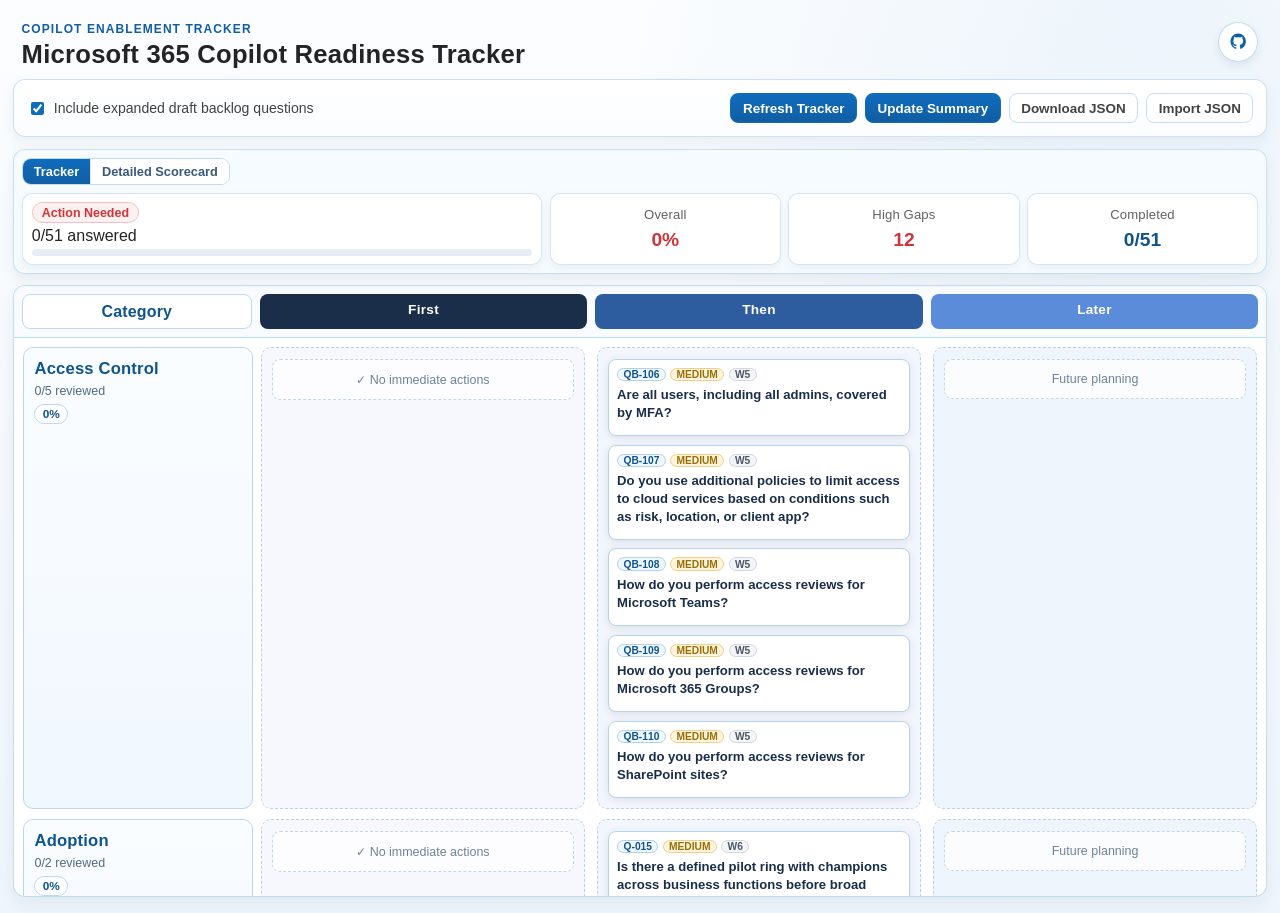
==== app/index.html @ 4cbc0dd2 "ui: move github link into header icon" ====
<!doctype html>
<html lang="en">
  <head>
    <meta charset="UTF-8" />
    <meta name="viewport" content="width=device-width, initial-scale=1.0" />
    <title>Copilot Enablement Hub</title>
    <meta
      name="description"
      content="Copilot-focused readiness assessment for Microsoft 365 deployments."
    />
    <link rel="stylesheet" href="style.css" />
  </head>
  <body>
    <header class="topbar">
      <div>
        <p class="kicker">Copilot Enablement Tracker</p>
        <h1>Microsoft 365 Copilot Readiness Tracker</h1>
      </div>
      <div class="topbar-actions">
        <a
          class="icon-link"
          href="https://github.com/t3blake/copilot-enablement"
          target="_blank"
          rel="noopener noreferrer"
          aria-label="Open GitHub repository"
          title="View source on GitHub"
        >
          <svg viewBox="0 0 24 24" aria-hidden="true" focusable="false">
            <path d="M12 2C6.477 2 2 6.596 2 12.266c0 4.535 2.865 8.382 6.839 9.74.5.096.682-.223.682-.495 0-.245-.009-.894-.014-1.754-2.782.619-3.369-1.394-3.369-1.394-.455-1.185-1.11-1.5-1.11-1.5-.908-.638.069-.625.069-.625 1.004.072 1.532 1.06 1.532 1.06.892 1.57 2.341 1.116 2.91.853.091-.667.349-1.116.635-1.373-2.221-.26-4.555-1.14-4.555-5.074 0-1.121.389-2.038 1.029-2.756-.103-.26-.446-1.307.098-2.724 0 0 .84-.277 2.75 1.053A9.38 9.38 0 0 1 12 6.836a9.38 9.38 0 0 1 2.504.347c1.909-1.33 2.748-1.053 2.748-1.053.546 1.417.202 2.464.099 2.724.64.718 1.028 1.635 1.028 2.756 0 3.944-2.338 4.811-4.566 5.066.359.317.678.944.678 1.902 0 1.373-.012 2.48-.012 2.818 0 .274.18.595.688.494C19.138 20.644 22 16.799 22 12.266 22 6.596 17.523 2 12 2Z" />
          </svg>
        </a>
      </div>
    </header>

    <main class="shell">
        <section class="control-strip">
          <label class="toggle-row" for="include-backlog-toggle">
            <input id="include-backlog-toggle" type="checkbox" checked />
            Include expanded draft backlog questions
          </label>
          <div class="panel-row compact">
            <button id="start-btn" class="btn btn-primary">Refresh Tracker</button>
            <button id="review-results-btn" class="btn btn-primary">Update Summary</button>
            <button id="download-json-btn" class="btn btn-subtle">Download JSON</button>
            <label class="btn btn-subtle file-btn" for="import-file">Import JSON</label>
            <input id="import-file" type="file" accept="application/json" />
          </div>
        </section>

        <section id="assessment-view" class="view visible">
          <section class="summary-hub">
            <div class="summary-tabs" role="tablist" aria-label="Summary views">
              <button id="summary-tab-tracker" class="summary-tab active" role="tab" aria-selected="true" aria-controls="summary-pane-tracker" type="button">Tracker</button>
              <button id="summary-tab-scorecard" class="summary-tab" role="tab" aria-selected="false" aria-controls="summary-pane-scorecard" type="button">Detailed Scorecard</button>
            </div>

            <div id="summary-pane-tracker" class="summary-pane" role="tabpanel" aria-labelledby="summary-tab-tracker">
              <div class="summary-row compact">
                <div class="summary-cell emphasis">
                  <div id="status-badge" class="status-badge">Pending</div>
                  <p id="progress-label">0/0 answered</p>
                  <div class="progress-bar"><div id="progress-fill"></div></div>
                </div>
                <div class="summary-cell mini">
                  <p class="summary-label">Overall</p>
                  <p id="overall-score" class="metric-value">0%</p>
                </div>
                <div class="summary-cell mini">
                  <p class="summary-label">High Gaps</p>
                  <p id="high-gap-count" class="metric-value">0</p>
                </div>
                <div class="summary-cell mini">
                  <p class="summary-label">Completed</p>
                  <p id="answered-count" class="metric-value">0</p>
                </div>
              </div>
            </div>

            <div id="summary-pane-scorecard" class="summary-pane hidden" role="tabpanel" aria-labelledby="summary-tab-scorecard">
              <div class="scorecard-grid">
                <section class="scorecard-card">
                  <h3>Top Recommended Actions</h3>
                  <ol id="top-actions" class="top-actions"></ol>
                </section>
                <section class="scorecard-card">
                  <h3>Score by Workload</h3>
                  <div id="workload-scores" class="workload-scores"></div>
                </section>
              </div>
            </div>
          </section>

          <div class="tracker-board-wrap">
            <div class="lane-header-row">
              <div class="area-header-cell">Category</div>
              <div class="lane-header first">First</div>
              <div class="lane-header then">Then</div>
              <div class="lane-header later">Later</div>
            </div>
            <div id="board-rows" class="board-rows"></div>
          </div>
        </section>

        <section id="detail-panel" class="detail-panel hidden" aria-hidden="true">
          <div class="detail-header">
            <h3 id="detail-task-title">Selected Task</h3>
            <button id="detail-close-btn" class="detail-close" aria-label="Close detail panel">×</button>
          </div>
          <div class="detail-body">
            <div class="detail-row">
              <label for="detail-status">Status:</label>
              <select id="detail-status" class="detail-select">
                <option value="">Not reviewed</option>
                <option value="yes">Yes</option>
                <option value="partial">Partial</option>
                <option value="not_sure">Not sure</option>
                <option value="no">No</option>
              </select>
              <a id="detail-learn-link" href="" class="view-details-link" target="_blank" rel="noopener noreferrer" hidden>More Info ↗</a>
            </div>
            <div class="detail-row notes-row">
              <label for="detail-notes">Notes:</label>
              <textarea id="detail-notes" class="detail-textarea" placeholder="Add notes about this task..."></textarea>
              <span class="char-count"><span id="char-used">0</span>/1000</span>
            </div>
            <div class="detail-row meta-row">
              <label for="detail-owner">Owner:</label>
              <div class="owner-field-group">
                <input type="text" id="detail-owner" class="detail-input" list="owner-suggestions" placeholder="Assign owner">
                <select id="saved-owner-select" class="detail-select saved-owner-select" aria-label="Saved owners">
                  <option value="">Saved owners</option>
                </select>
                <datalist id="owner-suggestions"></datalist>
              </div>
            </div>
            <div class="detail-row lane-row">
              <label for="detail-lane">Lane:</label>
              <select id="detail-lane" class="detail-select">
                <option value="first">First</option>
                <option value="then">Then</option>
                <option value="later">Later</option>
              </select>
            </div>
          </div>
        </section>

    </main>

    <script type="module" src="main.js"></script>
  </body>
</html>
---- app/style.css ----
:root {
  --ms-blue-10: #061724;
  --ms-blue-40: #0f548c;
  --ms-blue-50: #115ea3;
  --ms-blue-60: #0f6cbd;
  --ms-blue-70: #2886de;
  --ms-blue-tint: #e8f2fc;

  --ms-neutral-02: #f5f5f5;
  --ms-neutral-04: #f0f0f0;
  --ms-neutral-08: #e0e0e0;
  --ms-neutral-14: #c8c8c8;
  --ms-neutral-26: #616161;
  --ms-neutral-38: #424242;
  --ms-neutral-48: #242424;
  --ms-white: #ffffff;

  --ok: #107c10;
  --warn: #986f0b;
  --bad: #d13438;
  --review: #8764b8;
}

* { box-sizing: border-box; }

body {
  margin: 0;
  color: var(--ms-neutral-48);
  font-family: "Segoe UI", "Segoe UI Variable", "Segoe UI Web (West European)", "Helvetica Neue", Arial, sans-serif;
  background:
    radial-gradient(circle at 90% 0%, rgba(15, 108, 189, 0.06), transparent 36%),
    linear-gradient(180deg, #fbfdff 0%, #f5f9fd 48%, #eef5fc 100%);
}

body.detail-panel-open {
  padding-bottom: 22rem;
}

.topbar {
  display: flex;
  justify-content: space-between;
  align-items: flex-start;
  padding: 1.35rem 1.35rem 0.65rem;
}

.topbar h1 {
  margin: 0.25rem 0 0;
  font-size: clamp(1.25rem, 2vw, 1.7rem);
  letter-spacing: 0.01em;
}

.kicker {
  margin: 0;
  font-family: "Segoe UI", "Segoe UI Variable", sans-serif;
  font-size: 0.75rem;
  letter-spacing: 0.09em;
  text-transform: uppercase;
  color: var(--ms-blue-50);
  font-weight: 600;
}

.topbar-actions {
  display: flex;
  align-items: center;
  gap: 0.5rem;
}

.icon-link {
  display: inline-flex;
  align-items: center;
  justify-content: center;
  width: 2.5rem;
  height: 2.5rem;
  border-radius: 999px;
  border: 1px solid rgba(15, 108, 189, 0.24);
  background: rgba(255, 255, 255, 0.92);
  color: var(--ms-blue-50);
  box-shadow: 0 4px 10px rgba(15, 41, 68, 0.08);
  transition: transform 120ms ease, background-color 120ms ease, border-color 120ms ease, color 120ms ease;
}

.icon-link:hover {
  background: var(--ms-blue-tint);
  border-color: #8fc5f4;
  color: var(--ms-blue-60);
}

.icon-link:focus-visible {
  outline: 2px solid rgba(40, 134, 222, 0.45);
  outline-offset: 2px;
}

.icon-link svg {
  width: 1.15rem;
  height: 1.15rem;
  fill: currentColor;
}

.shell {
  width: min(1500px, 98vw);
  margin: 0 auto 1rem;
}

.control-strip {
  background: linear-gradient(180deg, #ffffff 0%, #fbfdff 100%);
  border: 1px solid rgba(15, 108, 189, 0.2);
  border-radius: 12px;
  box-shadow: 0 6px 14px rgba(15, 41, 68, 0.06);
  padding: 0.8rem;
  display: flex;
  flex-wrap: wrap;
  justify-content: space-between;
  gap: 0.6rem 1rem;
}

.panel-row {
  display: flex;
  gap: 0.5rem;
  flex-wrap: wrap;
}

.compact { margin: 0; }

.toggle-row {
  display: inline-flex;
  align-items: center;
  gap: 0.45rem;
  font-size: 0.88rem;
  color: var(--ms-neutral-38);
}

.toggle-row input {
  accent-color: var(--ms-blue-60);
}

.btn {
  border: 1px solid #c7def7;
  border-radius: 8px;
  background: #ffffff;
  color: var(--ms-neutral-38);
  padding: 0.42rem 0.72rem;
  font: inherit;
  font-size: 0.84rem;
  font-weight: 600;
  cursor: pointer;
  transition: background-color 120ms ease, border-color 120ms ease, transform 120ms ease;
}

.btn:hover {
  background: var(--ms-blue-tint);
  border-color: #8fc5f4;
}

.btn:active {
  transform: translateY(1px);
}

.btn-primary {
  background: linear-gradient(180deg, #0f6cbd 0%, #115ea3 100%);
  border-color: #0f6cbd;
  color: #ffffff;
}

.btn-primary:hover {
  background: linear-gradient(180deg, #2886de 0%, #0f6cbd 100%);
  border-color: #115ea3;
}

.view { margin-top: 0.75rem; }

.summary-hub {
  position: sticky;
  top: 0.65rem;
  z-index: 4;
  background: rgba(246, 251, 255, 0.96);
  border: 1px solid rgba(15, 108, 189, 0.2);
  border-radius: 12px;
  padding: 0.5rem;
  box-shadow: 0 6px 14px rgba(15, 41, 68, 0.07);
  -webkit-backdrop-filter: blur(2px);
  backdrop-filter: blur(2px);
}

.summary-tabs {
  display: inline-flex;
  border: 1px solid #c2daf1;
  border-radius: 9px;
  overflow: hidden;
  margin-bottom: 0.5rem;
  background: #ffffff;
}

.summary-tab {
  border: 0;
  border-right: 1px solid #d7e7f7;
  background: #ffffff;
  color: #3b5979;
  padding: 0.32rem 0.68rem;
  font: inherit;
  font-size: 0.8rem;
  font-weight: 700;
  cursor: pointer;
}

.summary-tab:last-child {
  border-right: 0;
}

.summary-tab.active {
  color: #ffffff;
  background: linear-gradient(180deg, #0f6cbd 0%, #115ea3 100%);
}

.summary-pane.hidden {
  display: none;
}

.summary-row {
  display: grid;
  grid-template-columns: 2.25fr repeat(3, minmax(120px, 1fr));
  gap: 0.45rem;
}

.summary-row.compact {
  margin: 0;
}

.summary-cell {
  background: rgba(255, 255, 255, 0.96);
  border: 1px solid rgba(15, 108, 189, 0.18);
  border-radius: 10px;
  box-shadow: 0 4px 10px rgba(15, 41, 68, 0.05);
  padding: 0.5rem;
}

.summary-cell.emphasis {
  padding: 0.5rem 0.56rem;
}

.summary-cell.mini {
  display: grid;
  align-content: center;
  justify-items: center;
  text-align: center;
}

.summary-cell p { margin: 0.2rem 0; }

.summary-label {
  color: var(--ms-neutral-26);
  font-size: 0.82rem;
  letter-spacing: 0.01em;
}

.metric-value {
  font-size: 1.2rem;
  color: var(--ms-blue-40);
  font-weight: 700;
}

.summary-cell.score-ready .metric-value {
  color: var(--ok);
}

.summary-cell.score-caution .metric-value {
  color: var(--warn);
}

.summary-cell.score-action .metric-value {
  color: var(--bad);
}

.progress-bar {
  margin-top: 0.25rem;
  height: 7px;
  border-radius: 999px;
  overflow: hidden;
  background: #e6edf5;
}

#progress-fill {
  width: 0;
  height: 100%;
  background: linear-gradient(90deg, #2886de 0%, #0f6cbd 58%, #115ea3 100%);
  transition: width 180ms ease;
}

.status-badge {
  display: inline-flex;
  border-radius: 999px;
  padding: 0.16rem 0.56rem;
  border: 1px solid var(--ms-neutral-14);
  background: #eff6fc;
  font-size: 0.78rem;
  font-weight: 600;
}

.scorecard-grid {
  display: grid;
  grid-template-columns: 1.45fr 1fr;
  gap: 0.55rem;
}

.scorecard-card {
  background: rgba(255, 255, 255, 0.96);
  border: 1px solid rgba(15, 108, 189, 0.18);
  border-radius: 10px;
  padding: 0.55rem;
  max-height: 178px;
  overflow: auto;
}

.scorecard-card h3 {
  margin: 0 0 0.35rem;
  font-size: 0.83rem;
  color: #1f4569;
}

.status-badge.green { color: var(--ok); background: #e8f6e8; border-color: #abd9ab; }
.status-badge.amber { color: var(--warn); background: #fef4df; border-color: #f3d48f; }
.status-badge.red { color: var(--bad); background: #fdf0f1; border-color: #f4bec0; }

.tracker-board-wrap {
  margin-top: 0.72rem;
  border: 1px solid rgba(15, 108, 189, 0.24);
  border-radius: 12px;
  overflow: auto;
  background: rgba(255, 255, 255, 0.98);
  box-shadow: 0 8px 18px rgba(15, 41, 68, 0.06);
  max-height: 68vh;
}

.lane-header-row {
  position: sticky;
  top: 0;
  z-index: 3;
  display: grid;
  grid-template-columns: 230px repeat(3, minmax(260px, 1fr));
  gap: 0.5rem;
  padding: 0.5rem;
  border-bottom: 1px solid #bcd8f3;
  background: #f8fbff;
}

.area-header-cell,
.lane-header {
  border-radius: 8px;
  text-align: center;
  font-weight: 700;
  letter-spacing: 0.01em;
  padding: 0.48rem 0.55rem;
}

.area-header-cell {
  background: #ffffff;
  border: 1px solid #bfd9f4;
  color: #0f548c;
}

.lane-header {
  color: #ffffff;
  font-weight: 800;
  letter-spacing: 0.02em;
  font-size: 0.85rem;
}

.lane-header.first {
  background: #1a2e4a;
}

.lane-header.then {
  background: #2d5c9f;
}

.lane-header.later {
  background: #5a8cd9;
}

.board-rows {
  padding: 0.55rem;
  display: grid;
  gap: 0.62rem;
}

.board-row {
  display: grid;
  grid-template-columns: 230px 1fr;
  gap: 0.5rem;
  align-items: stretch;
}

.board-area-cell {
  border: 1px solid #b9d5f1;
  border-radius: 10px;
  background: linear-gradient(180deg, #fafdff 0%, #f1f7ff 100%);
  padding: 0.65rem 0.68rem;
}

.board-area-cell h3 {
  margin: 0;
  font-size: 1.04rem;
  color: #0f548c;
  font-weight: 800;
  letter-spacing: 0.01em;
}

.board-area-cell p {
  margin: 0.32rem 0 0;
  font-size: 0.78rem;
  color: #516b85;
}

.area-score {
  display: inline-block;
  margin-top: 0.42rem;
  font-size: 0.74rem;
  font-weight: 700;
  color: #0f548c;
  border: 1px solid #bcd8f3;
  border-radius: 999px;
  padding: 0.1rem 0.45rem;
  background: #ffffff;
}

.board-lanes {
  display: grid;
  grid-template-columns: repeat(3, minmax(280px, 1fr));
  gap: 0.72rem;
}

.board-lane {
  border: 1px dashed #b9d2ea;
  border-radius: 10px;
  min-height: 148px;
  padding: 0.65rem;
  display: grid;
  align-content: start;
  gap: 0.55rem;
}

.board-lane.first {
  background: #f6f8fd;
}

.board-lane.then {
  background: #f3f7fd;
}

.board-lane.later {
  background: #eef5fc;
}

.lane-empty {
  color: #6f8398;
  font-size: 0.78rem;
  border: 1px dashed #c3d7ec;
  border-radius: 8px;
  background: rgba(255, 255, 255, 0.72);
  text-align: center;
  padding: 0.75rem 0.5rem;
  font-weight: 500;
}

.task-card {
  border: 1px solid #b7d2eb;
  border-radius: 8px;
  background: #ffffff;
  box-shadow: 0 2px 8px rgba(6, 23, 36, 0.1);
  padding: 0.5rem;
}

.task-card h4 {
  margin: 0.32rem 0;
  font-size: 0.82rem;
  line-height: 1.35;
  font-weight: 600;
  color: #1a2e4a;
}

.card-badges {
  display: flex;
  flex-wrap: wrap;
  gap: 0.26rem;
}

.task-badge {
  display: inline-flex;
  align-items: center;
  border-radius: 999px;
  border: 1px solid #c8dced;
  font-size: 0.64rem;
  font-weight: 700;
  color: #3f5b79;
  padding: 0.02rem 0.34rem;
}

.task-badge.id {
  color: #0f548c;
  border-color: #afd0ee;
  background: #eff7ff;
}

.task-badge.weight {
  border-color: #cfd6de;
  background: #f4f5f7;
  color: #4e5968;
}

.task-badge.criticality.high {
  border-color: #efb5b7;
  color: #b32f34;
  background: #fdf0f1;
}

.task-badge.criticality.medium {
  border-color: #f2cf83;
  color: #996f09;
  background: #fff5de;
}

.task-badge.criticality.low {
  border-color: #9ad29a;
  color: #0c7610;
  background: #eaf7ea;
}

.card-controls {
  display: none;
}

.task-card {
  cursor: pointer;
  transition: box-shadow 120ms ease, border-color 120ms ease, background-color 120ms ease;
}

.task-card:hover {
  box-shadow: 0 4px 10px rgba(6, 23, 36, 0.14);
  border-color: #a5c5e2;
}

.task-card.selected {
  border: 2px solid #0f6cbd;
  background: #f3f8ff;
  box-shadow: 0 4px 12px rgba(15, 108, 189, 0.18);
}

.lane-select,
.comment-inline,
.answer-select,
.owner-input,
.comment-input {
  width: 100%;
  border: 1px solid #b7d3ef;
  border-radius: 6px;
  background: #ffffff;
  color: var(--ms-neutral-38);
  font: inherit;
  font-size: 0.74rem;
  padding: 0.26rem 0.34rem;
}

.answer-select:focus,
.lane-select:focus,
.owner-input:focus,
.comment-input:focus,
.comment-inline:focus {
  outline: 2px solid rgba(40, 134, 222, 0.36);
  outline-offset: 1px;
  border-color: var(--ms-blue-60);
}

.card-status-line {
  display: flex;
  justify-content: flex-start;
  padding-top: 0.08rem;
}

.comment-input {
  min-height: 52px;
  resize: vertical;
}

.row-status {
  display: inline-flex;
  border-radius: 999px;
  padding: 0.16rem 0.52rem;
  font-size: 0.74rem;
  border: 1px solid;
  font-weight: 600;
}

.row-status.complete { color: var(--ok); background: #e8f6e8; border-color: #abd9ab; }
.row-status.progress { color: var(--warn); background: #fef4df; border-color: #f3d48f; }
.row-status.review { color: var(--review); background: #f3effa; border-color: #d9cced; }
.row-status.pending { color: #6a6a6a; background: #f3f3f3; border-color: #d5d5d5; }
.row-status.gap { color: var(--bad); background: #fdf0f1; border-color: #f4bec0; }

.top-actions {
  margin: 0;
  padding-left: 1rem;
  font-size: 0.75rem;
  line-height: 1.28;
  display: grid;
  gap: 0.22rem;
}

.top-action-item {
  margin: 0;
}

.workload-scores {
  display: grid;
  gap: 0.28rem;
}

.workload-row {
  display: flex;
  justify-content: space-between;
  align-items: center;
  border: 1px solid #cddff2;
  border-radius: 6px;
  padding: 0.24rem 0.4rem;
  font-size: 0.72rem;
  background: #f8fbff;
}

.workload-name {
  min-width: 0;
  overflow: hidden;
  text-overflow: ellipsis;
  white-space: nowrap;
  padding-right: 0.35rem;
}

.workload-score {
  flex: none;
  font-weight: 700;
  color: #0f548c;
  border: 1px solid #b9d6f2;
  background: #ffffff;
  border-radius: 999px;
  padding: 0.05rem 0.38rem;
}

#import-file {
  position: absolute;
  opacity: 0;
  pointer-events: none;
}

@media (max-width: 980px) {
  .lane-header-row {
    grid-template-columns: 200px repeat(3, minmax(240px, 1fr));
  }

  .board-row {
    grid-template-columns: 200px 1fr;
  }

  .board-lanes {
    grid-template-columns: repeat(3, minmax(240px, 1fr));
  }

  .detail-panel {
    width: min(90%, 100%);
  }

  .scorecard-grid {
    grid-template-columns: 1fr;
  }

  .summary-row {
    grid-template-columns: 1fr 1fr;
  }
  .topbar {
    align-items: center;
    gap: 0.5rem;
  }
}

.detail-panel {
  position: fixed;
  left: 50%;
  bottom: 0.8rem;
  transform: translateX(-50%) translateY(0);
  width: min(96vw, 1320px);
  border: 1px solid rgba(15, 108, 189, 0.22);
  border-radius: 18px 18px 12px 12px;
  background: rgba(255, 255, 255, 0.985);
  box-shadow: 0 24px 48px rgba(15, 41, 68, 0.18);
  padding: 0.85rem 1rem 1rem;
  z-index: 30;
  transition: transform 180ms ease, opacity 180ms ease;
}

.detail-panel::before {
  content: "";
  display: block;
  width: 3rem;
  height: 0.26rem;
  border-radius: 999px;
  background: #c6d9ed;
  margin: 0 auto 0.8rem;
}

.detail-panel.hidden {
  opacity: 0;
  pointer-events: none;
  transform: translateX(-50%) translateY(calc(100% + 1.25rem));
}

.detail-header {
  display: flex;
  justify-content: space-between;
  align-items: center;
  margin-bottom: 0.75rem;
  border-bottom: 1px solid #dce9f7;
  padding-bottom: 0.7rem;
  gap: 1rem;
}

.detail-header h3 {
  margin: 0;
  font-size: 1rem;
  color: #0f548c;
  flex: 1;
}

.detail-close {
  background: none;
  border: none;
  font-size: 1.4rem;
  color: #6f8398;
  cursor: pointer;
  padding: 0;
  line-height: 1;
}

.detail-close:hover {
  color: #0f548c;
}

.detail-body {
  display: grid;
  gap: 0.85rem 1rem;
  grid-template-columns: minmax(320px, 0.9fr) minmax(420px, 1.35fr);
  align-items: start;
}

.detail-row {
  display: grid;
  grid-template-columns: 140px 1fr;
  gap: 0.5rem;
  align-items: start;
}

.detail-row label {
  font-size: 0.82rem;
  font-weight: 600;
  color: #3f5b79;
  padding-top: 0.26rem;
}

.detail-select,
.detail-input,
.detail-textarea {
  border: 1px solid #b7d3ef;
  border-radius: 6px;
  background: #ffffff;
  color: var(--ms-neutral-38);
  font: inherit;
  font-size: 0.84rem;
  padding: 0.5rem 0.62rem;
}

.owner-field-group {
  display: grid;
  grid-template-columns: minmax(0, 1.5fr) minmax(180px, 0.95fr);
  gap: 0.55rem;
  align-items: start;
}

.owner-field-group .detail-input,
.owner-field-group .detail-select {
  width: 100%;
}

.saved-owner-select {
  color: #3f5b79;
}

.detail-select:focus,
.detail-input:focus,
.detail-textarea:focus {
  outline: 2px solid rgba(40, 134, 222, 0.36);
  outline-offset: 1px;
  border-color: var(--ms-blue-60);
}

.detail-textarea {
  min-height: 132px;
  resize: vertical;
}

.char-count {
  font-size: 0.72rem;
  color: #6f8398;
  text-align: right;
  grid-column: 2;
}

.notes-row {
  grid-template-columns: 140px 1fr 100px;
  grid-column: 2;
  grid-row: 1 / span 3;
}

.notes-row .detail-textarea {
  grid-column: 2 / span 2;
}

.view-details-link {
  color: var(--ms-blue-60);
  text-decoration: none;
  font-size: 0.78rem;
  font-weight: 600;
  cursor: pointer;
  margin-left: auto;
  padding-top: 0.26rem;
}

.view-details-link:hover {
  text-decoration: underline;
}

@media (max-width: 720px) {
  .topbar {
    flex-direction: column;
    align-items: flex-start;
    gap: 0.35rem;
  }

  .shell {
    width: min(98vw, 1500px);
  }

  .summary-row {
    grid-template-columns: 1fr;
  }

  .summary-hub {
    top: 0.4rem;
  }

  .summary-tabs {
    width: 100%;
  }

  .summary-tab {
    flex: 1;
  }

  .lane-header-row,
  .board-row,
  .board-lanes {
    grid-template-columns: 1fr;
  }

  body.detail-panel-open {
    padding-bottom: 28rem;
  }

  .detail-panel {
    width: calc(100vw - 1rem);
    left: 0.5rem;
    bottom: 0.5rem;
    transform: translateX(0) translateY(0);
    border-radius: 18px 18px 0 0;
  }

  .detail-panel.hidden {
    transform: translateX(0) translateY(calc(100% + 1rem));
  }

  .detail-body {
    grid-template-columns: 1fr;
  }

  .detail-row {
    grid-template-columns: 1fr;
  }

  .owner-field-group {
    grid-template-columns: 1fr;
  }

  .notes-row {
    grid-template-columns: 1fr;
    grid-column: auto;
    grid-row: auto;
  }

  .notes-row .detail-textarea {
    grid-column: 1;
  }

  .char-count {
    grid-column: 1;
  }
}
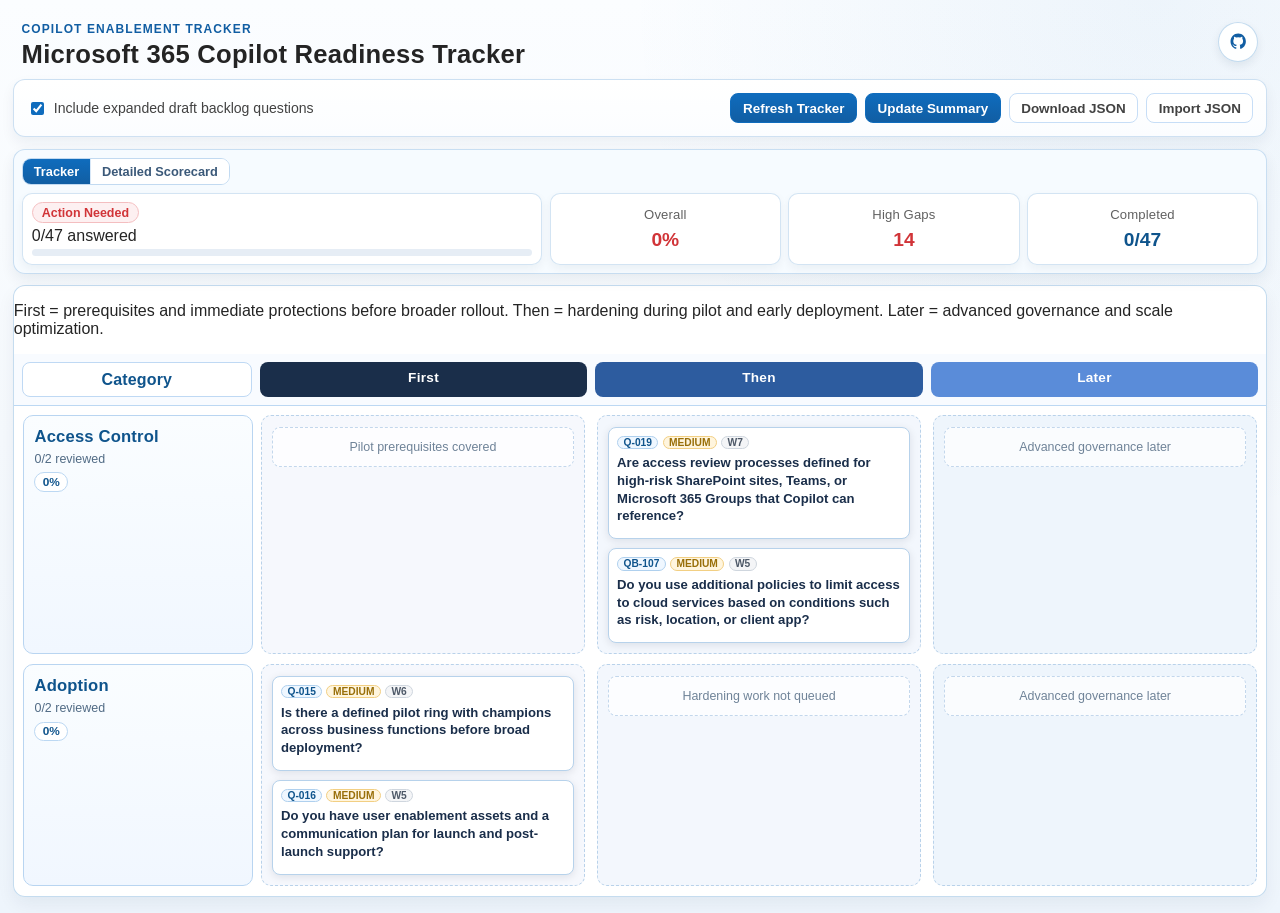
==== commit e4937149: "content: refine copilot readiness sequencing" ====
--- a/app/index.html
+++ b/app/index.html
@@ -91,6 +91,7 @@
           </section>
 
           <div class="tracker-board-wrap">
+            <p class="tracker-caption">First = prerequisites and immediate protections before broader rollout. Then = hardening during pilot and early deployment. Later = advanced governance and scale optimization.</p>
             <div class="lane-header-row">
               <div class="area-header-cell">Category</div>
               <div class="lane-header first">First</div>
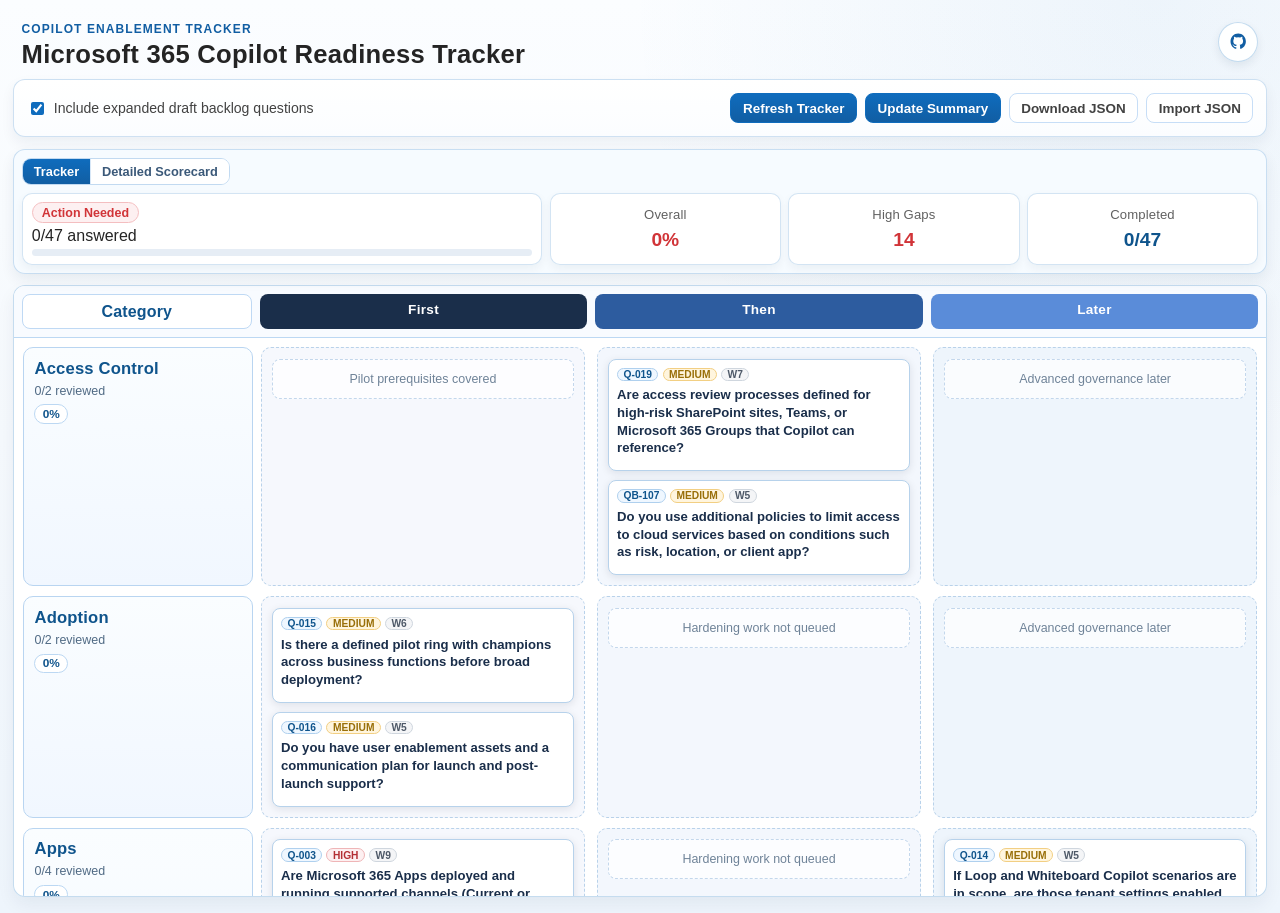
==== commit 9868d5e8: "refine: remove lane explanation caption" ====
--- a/app/index.html
+++ b/app/index.html
@@ -91,7 +91,6 @@
           </section>
 
           <div class="tracker-board-wrap">
-            <p class="tracker-caption">First = prerequisites and immediate protections before broader rollout. Then = hardening during pilot and early deployment. Later = advanced governance and scale optimization.</p>
             <div class="lane-header-row">
               <div class="area-header-cell">Category</div>
               <div class="lane-header first">First</div>
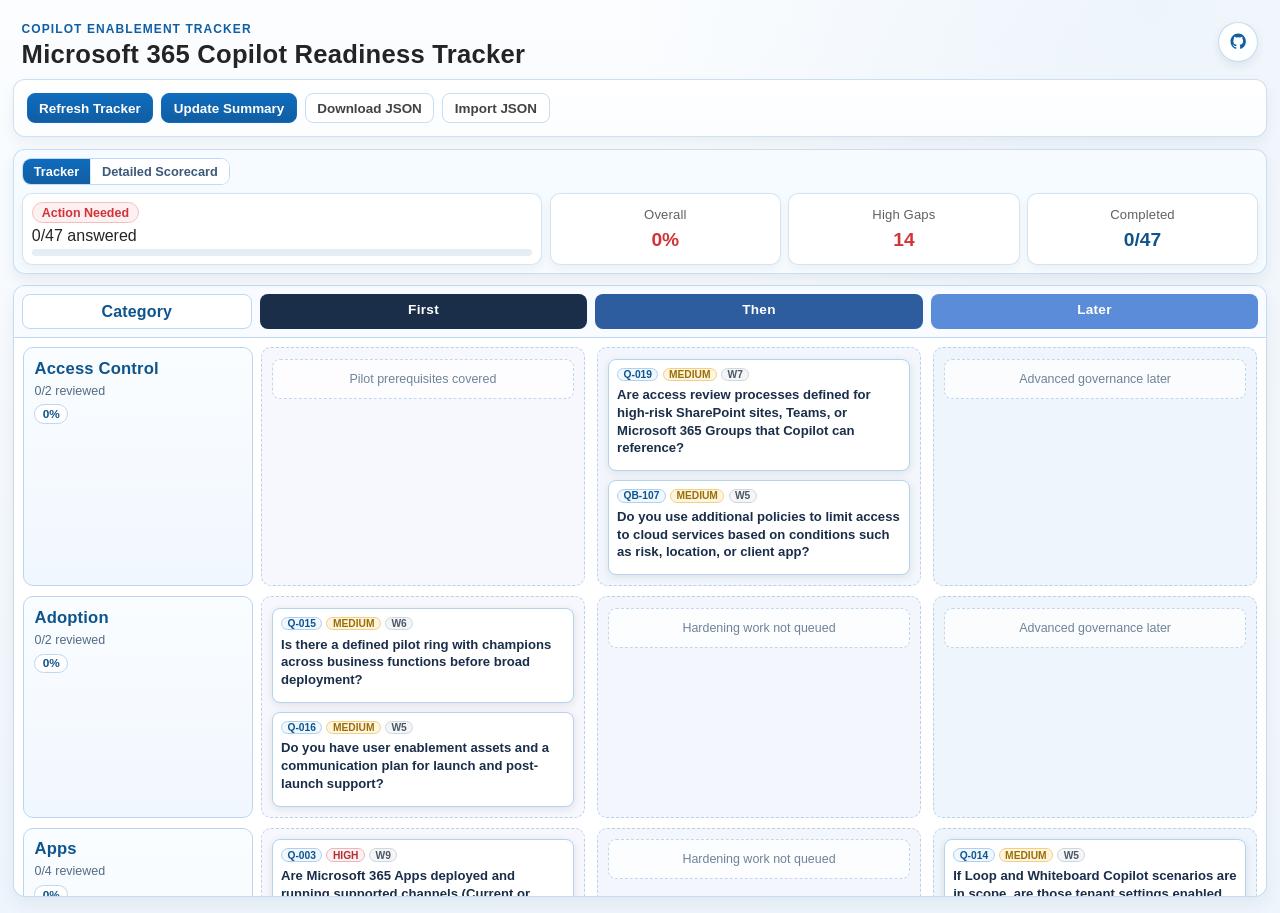
==== commit 8951c86b: "refine: remove draft backlog toggle, always include full question set" ====
--- a/app/index.html
+++ b/app/index.html
@@ -34,10 +34,6 @@
 
     <main class="shell">
         <section class="control-strip">
-          <label class="toggle-row" for="include-backlog-toggle">
-            <input id="include-backlog-toggle" type="checkbox" checked />
-            Include expanded draft backlog questions
-          </label>
           <div class="panel-row compact">
             <button id="start-btn" class="btn btn-primary">Refresh Tracker</button>
             <button id="review-results-btn" class="btn btn-primary">Update Summary</button>
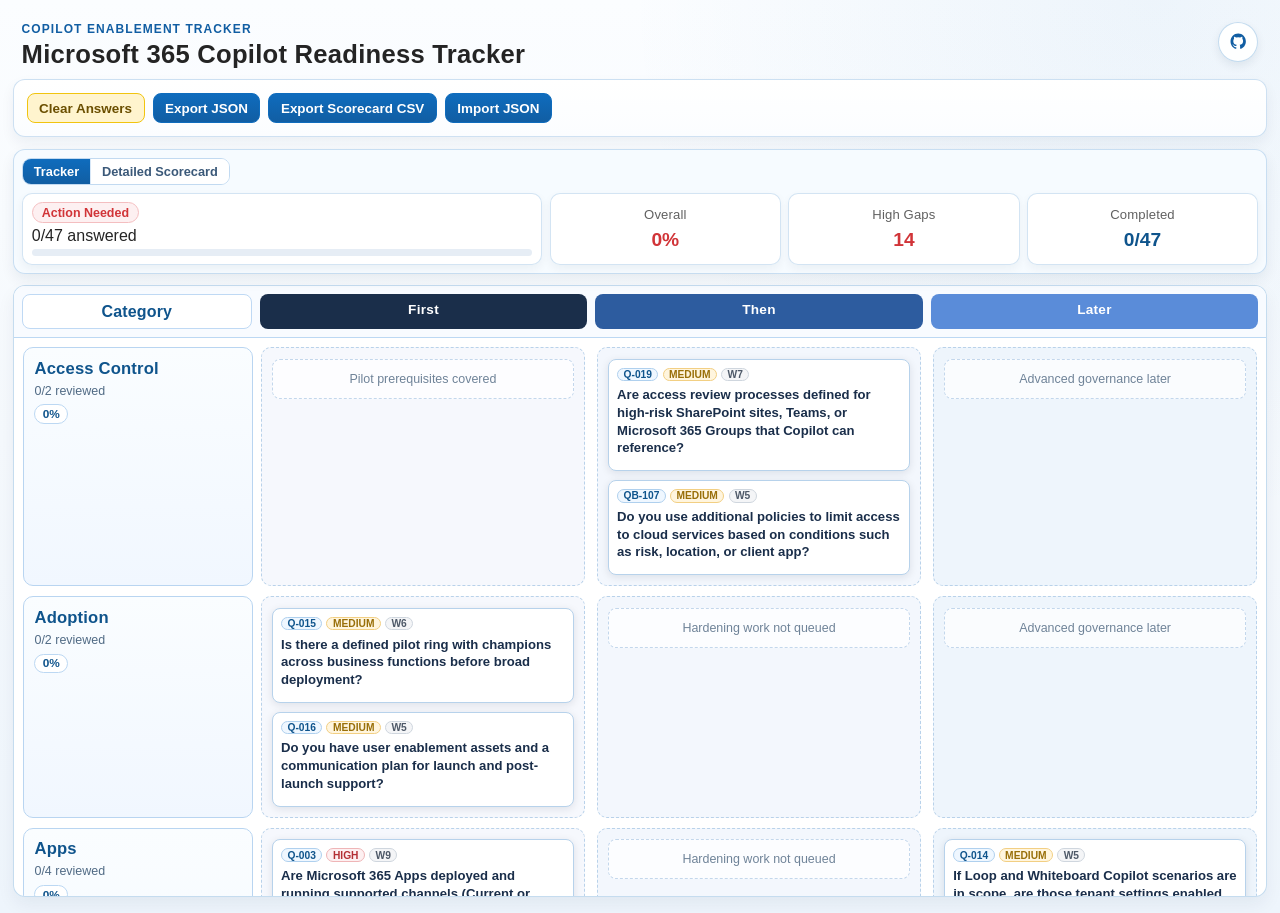
==== commit 24945bb8: "ux: replace redundant actions with clear/import/export workflow" ====
--- a/app/index.html
+++ b/app/index.html
@@ -35,12 +35,13 @@
     <main class="shell">
         <section class="control-strip">
           <div class="panel-row compact">
-            <button id="start-btn" class="btn btn-primary">Refresh Tracker</button>
-            <button id="review-results-btn" class="btn btn-primary">Update Summary</button>
-            <button id="download-json-btn" class="btn btn-subtle">Download JSON</button>
-            <label class="btn btn-subtle file-btn" for="import-file">Import JSON</label>
+            <button id="clear-answers-btn" class="btn btn-warning">Clear Answers</button>
+            <button id="download-json-btn" class="btn btn-primary">Export JSON</button>
+            <button id="export-scorecard-btn" class="btn btn-primary">Export Scorecard CSV</button>
+            <label class="btn btn-primary file-btn" for="import-file">Import JSON</label>
             <input id="import-file" type="file" accept="application/json" />
           </div>
+          <p id="import-feedback" class="import-feedback" role="status" aria-live="polite"></p>
         </section>
 
         <section id="assessment-view" class="view visible">
--- a/app/style.css
+++ b/app/style.css
@@ -164,6 +164,42 @@
 .btn-primary:hover {
   background: linear-gradient(180deg, #2886de 0%, #0f6cbd 100%);
   border-color: #115ea3;
+}
+
+.btn-warning {
+  background: #fff4ce;
+  border-color: #f1c40f;
+  color: #6b4f00;
+}
+
+.btn-warning:hover {
+  background: #ffe8a3;
+  border-color: #d8ac00;
+}
+
+.import-feedback {
+  margin: 0;
+  min-height: 1.1rem;
+  font-size: 0.82rem;
+  color: var(--ms-neutral-26);
+  opacity: 0;
+  transition: opacity 140ms ease;
+}
+
+.import-feedback.visible {
+  opacity: 1;
+}
+
+.import-feedback.success {
+  color: var(--ok);
+}
+
+.import-feedback.error {
+  color: var(--bad);
+}
+
+.import-feedback.info {
+  color: var(--ms-blue-50);
 }
 
 .view { margin-top: 0.75rem; }
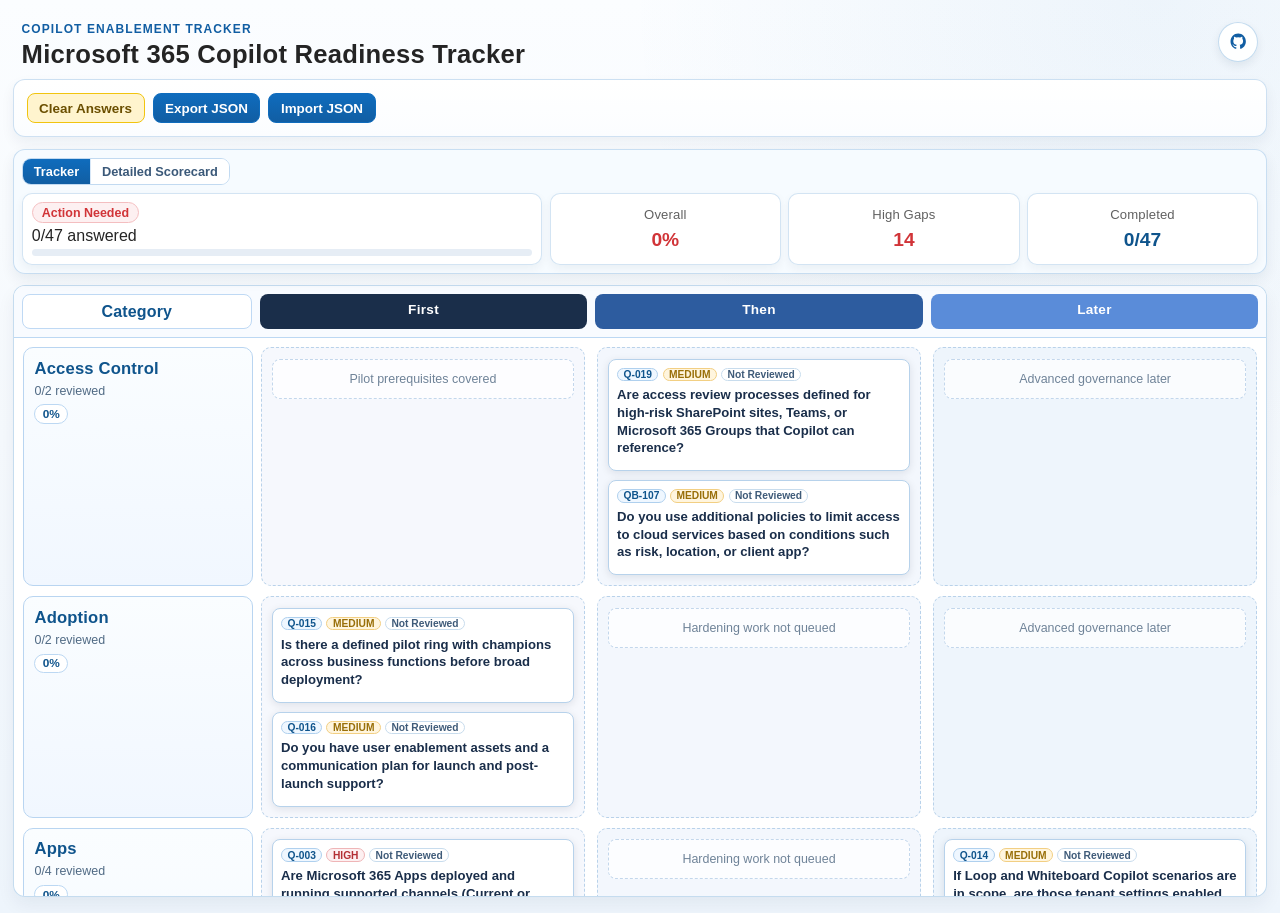
==== commit 5fcb3002: "Refactor tracker to single status model and unweighted scoring" ====
--- a/app/index.html
+++ b/app/index.html
@@ -37,7 +37,6 @@
           <div class="panel-row compact">
             <button id="clear-answers-btn" class="btn btn-warning">Clear Answers</button>
             <button id="download-json-btn" class="btn btn-primary">Export JSON</button>
-            <button id="export-scorecard-btn" class="btn btn-primary">Export Scorecard CSV</button>
             <label class="btn btn-primary file-btn" for="import-file">Import JSON</label>
             <input id="import-file" type="file" accept="application/json" />
           </div>
@@ -107,11 +106,19 @@
             <div class="detail-row">
               <label for="detail-status">Status:</label>
               <select id="detail-status" class="detail-select">
-                <option value="">Not reviewed</option>
-                <option value="yes">Yes</option>
-                <option value="partial">Partial</option>
-                <option value="not_sure">Not sure</option>
-                <option value="no">No</option>
+                <option value="not_reviewed">Not Reviewed</option>
+                <option value="not_started">Not Started</option>
+                <option value="in_planning">In Planning</option>
+                <option value="planned">Planned</option>
+                <option value="in_progress">In Progress</option>
+                <option value="completed">Completed</option>
+                <option value="blocked">Blocked</option>
+                <option value="first_party_other">First Party Other</option>
+                <option value="third_party">Third Party</option>
+                <option value="will_not_pursue">Will Not Pursue</option>
+                <option value="ms_roadmap">MS Roadmap</option>
+                <option value="follow_up">Follow Up</option>
+                <option value="not_applicable">Not Applicable</option>
               </select>
               <a id="detail-learn-link" href="" class="view-details-link" target="_blank" rel="noopener noreferrer" hidden>More Info ↗</a>
             </div>
--- a/app/style.css
+++ b/app/style.css
@@ -534,12 +534,6 @@
   color: #0f548c;
   border-color: #afd0ee;
   background: #eff7ff;
-}
-
-.task-badge.weight {
-  border-color: #cfd6de;
-  background: #f4f5f7;
-  color: #4e5968;
 }
 
 .task-badge.criticality.high {
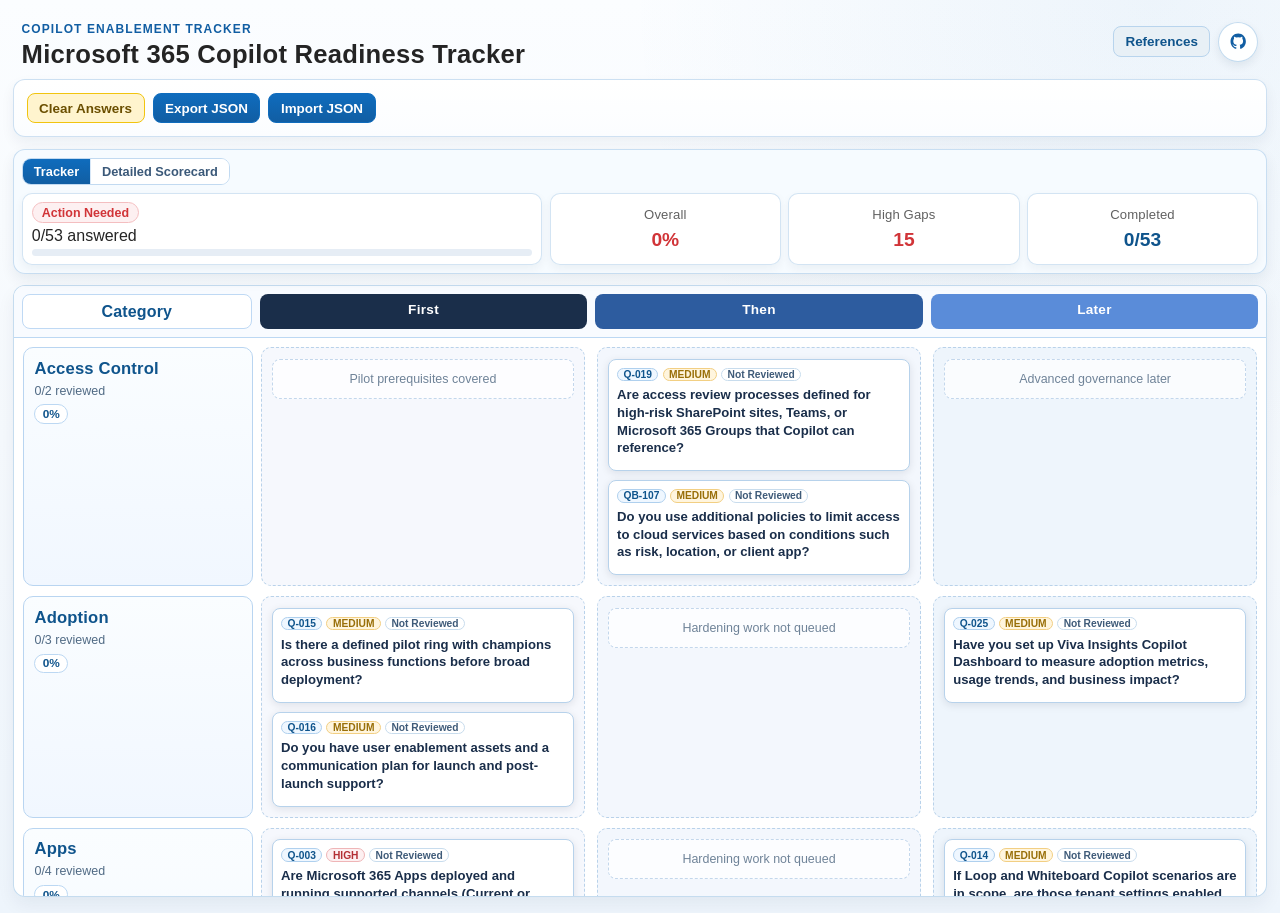
==== commit 4c0eb8fd: "feat: unified question bank, data residency governance, and references modal - Merge core and backlo" ====
--- a/app/index.html
+++ b/app/index.html
@@ -17,6 +17,14 @@
         <h1>Microsoft 365 Copilot Readiness Tracker</h1>
       </div>
       <div class="topbar-actions">
+        <button
+          id="references-btn"
+          class="btn btn-secondary"
+          aria-label="View official Microsoft documentation and references"
+          title="Official Microsoft Guidance"
+        >
+          References
+        </button>
         <a
           class="icon-link"
           href="https://github.com/t3blake/copilot-enablement"
@@ -148,6 +156,82 @@
           </div>
         </section>
 
+        <section id="references-panel" class="references-panel hidden" aria-hidden="true">
+          <div class="references-header">
+            <h2>Official Microsoft Guidance</h2>
+            <button id="references-close-btn" class="references-close" aria-label="Close references panel">×</button>
+          </div>
+          <div class="references-body">
+            <div class="references-intro">
+              <p>The Copilot Enablement Hub is built on <strong>official Microsoft documentation</strong>. Use these resources for comprehensive deployment guidance:</p>
+            </div>
+            
+            <div class="references-sections">
+              <div class="reference-section">
+                <h3>Core Microsoft Learn Resources</h3>
+                <ul>
+                  <li><a href="https://learn.microsoft.com/en-us/microsoft-365/copilot/" target="_blank" rel="noopener noreferrer">Microsoft 365 Copilot Documentation ↗</a></li>
+                  <li><a href="https://learn.microsoft.com/en-us/microsoft-365/copilot/microsoft-365-copilot-setup" target="_blank" rel="noopener noreferrer">Setup & Deploy Copilot ↗</a></li>
+                  <li><a href="https://learn.microsoft.com/en-us/microsoft-365/copilot/microsoft-365-copilot-requirements" target="_blank" rel="noopener noreferrer">Prerequisites & Requirements ↗</a></li>
+                  <li><a href="https://learn.microsoft.com/en-us/microsoft-365/copilot/configure-secure-governed-data-foundation-microsoft-365-copilot" target="_blank" rel="noopener noreferrer">Secure & Governed Data Foundation ↗</a></li>
+                </ul>
+              </div>
+
+              <div class="reference-section">
+                <h3>Data Protection & Compliance</h3>
+                <ul>
+                  <li><a href="https://learn.microsoft.com/en-us/microsoft-365/copilot/microsoft-365-copilot-architecture-data-protection-auditing" target="_blank" rel="noopener noreferrer">Data Protection & Auditing Architecture ↗</a></li>
+                  <li><a href="https://learn.microsoft.com/en-us/microsoft-365/copilot/microsoft-365-copilot-privacy" target="_blank" rel="noopener noreferrer">Privacy & Data Security ↗</a></li>
+                  <li><a href="https://learn.microsoft.com/en-us/microsoft-365/copilot/enterprise-data-protection" target="_blank" rel="noopener noreferrer">Enterprise Data Protection ↗</a></li>
+                  <li><a href="https://learn.microsoft.com/en-us/purview/get-started-with-sensitivity-labels" target="_blank" rel="noopener noreferrer">Sensitivity Labels ↗</a></li>
+                  <li><a href="https://learn.microsoft.com/en-us/purview/dlp-learn-about-dlp" target="_blank" rel="noopener noreferrer">Data Loss Prevention (DLP) ↗</a></li>
+                </ul>
+              </div>
+
+              <div class="reference-section">
+                <h3>Identity & Zero Trust</h3>
+                <ul>
+                  <li><a href="https://learn.microsoft.com/en-us/security/zero-trust/copilots/zero-trust-microsoft-365-copilot" target="_blank" rel="noopener noreferrer">Zero Trust for Microsoft 365 Copilot ↗</a></li>
+                  <li><a href="https://learn.microsoft.com/en-us/entra/identity/conditional-access/overview" target="_blank" rel="noopener noreferrer">Conditional Access ↗</a></li>
+                  <li><a href="https://learn.microsoft.com/en-us/entra/identity/authentication/concept-mfa-howitworks" target="_blank" rel="noopener noreferrer">Multi-Factor Authentication ↗</a></li>
+                </ul>
+              </div>
+
+              <div class="reference-section">
+                <h3>Adoption & Governance</h3>
+                <ul>
+                  <li><a href="https://adoption.microsoft.com/en-us/copilot/" target="_blank" rel="noopener noreferrer">Microsoft Adoption Hub - Copilot ↗</a></li>
+                  <li><a href="https://adoption.microsoft.com/copilot/skilling-center/" target="_blank" rel="noopener noreferrer">Copilot Skilling Center ↗</a></li>
+                  <li><a href="https://learn.microsoft.com/en-us/purview/insider-risk-management-solution-overview" target="_blank" rel="noopener noreferrer">Insider Risk Management ↗</a></li>
+                  <li><a href="https://learn.microsoft.com/en-us/purview/compliance-manager" target="_blank" rel="noopener noreferrer">Compliance Manager ↗</a></li>
+                </ul>
+              </div>
+
+              <div class="reference-section">
+                <h3>Compliance & Retention</h3>
+                <ul>
+                  <li><a href="https://learn.microsoft.com/en-us/purview/audit-search" target="_blank" rel="noopener noreferrer">Audit Logging & Search ↗</a></li>
+                  <li><a href="https://learn.microsoft.com/en-us/purview/retention-policies-copilot" target="_blank" rel="noopener noreferrer">Retention Policies for Copilot ↗</a></li>
+                  <li><a href="https://learn.microsoft.com/en-us/purview/create-retention-policies" target="_blank" rel="noopener noreferrer">Create Retention Policies ↗</a></li>
+                  <li><a href="https://learn.microsoft.com/en-us/purview/communication-compliance-solution-overview" target="_blank" rel="noopener noreferrer">Communication Compliance ↗</a></li>
+                </ul>
+              </div>
+
+              <div class="reference-section">
+                <h3>Deployment & Configuration</h3>
+                <ul>
+                  <li><a href="https://learn.microsoft.com/en-us/microsoft-365-apps/updates/change-channel-for-copilot" target="_blank" rel="noopener noreferrer">Update Channels for Copilot ↗</a></li>
+                  <li><a href="https://learn.microsoft.com/en-us/microsoftteams/copilot-teams-transcription" target="_blank" rel="noopener noreferrer">Copilot in Teams Meetings ↗</a></li>
+                </ul>
+              </div>
+            </div>
+
+            <div class="references-footer">
+              <p><strong>Note:</strong> This tracker uses <strong>official Microsoft sources only</strong> (Microsoft Learn, Adoption Hub, Zero Trust Guidance). Click any question's "More Info" link for specific guidance on that topic.</p>
+            </div>
+          </div>
+        </section>
+
     </main>
 
     <script type="module" src="main.js"></script>
--- a/app/style.css
+++ b/app/style.css
@@ -175,6 +175,18 @@
 .btn-warning:hover {
   background: #ffe8a3;
   border-color: #d8ac00;
+}
+
+.btn-secondary {
+  background: #e8f0f6;
+  border-color: #b8d4ed;
+  color: #0f548c;
+}
+
+.btn-secondary:hover {
+  background: #d4e5f1;
+  border-color: #8fc5f4;
+  color: #0f6cbd;
 }
 
 .import-feedback {
@@ -739,6 +751,165 @@
   transform: translateX(-50%) translateY(calc(100% + 1.25rem));
 }
 
+/* References Panel */
+.references-panel {
+  position: fixed;
+  left: 50%;
+  top: 50%;
+  transform: translate(-50%, -50%) scale(1);
+  width: min(92vw, 900px);
+  max-height: 85vh;
+  border: 1px solid rgba(15, 108, 189, 0.22);
+  border-radius: 18px;
+  background: rgba(255, 255, 255, 0.98);
+  box-shadow: 0 24px 48px rgba(15, 41, 68, 0.24), inset 0 1px 0 rgba(255, 255, 255, 0.8);
+  padding: 0;
+  z-index: 40;
+  transition: transform 200ms ease, opacity 200ms ease;
+  display: flex;
+  flex-direction: column;
+}
+
+.references-panel.hidden {
+  opacity: 0;
+  pointer-events: none;
+  transform: translate(-50%, -50%) scale(0.94);
+}
+
+.references-header {
+  display: flex;
+  justify-content: space-between;
+  align-items: center;
+  padding: 1.2rem 1.5rem;
+  border-bottom: 1px solid #dce9f7;
+  gap: 1rem;
+  flex-shrink: 0;
+}
+
+.references-header h2 {
+  margin: 0;
+  font-size: 1.25rem;
+  color: #0f548c;
+  font-weight: 600;
+}
+
+.references-close {
+  background: none;
+  border: none;
+  font-size: 1.6rem;
+  color: #6f8398;
+  cursor: pointer;
+  padding: 0;
+  width: 2rem;
+  height: 2rem;
+  display: flex;
+  align-items: center;
+  justify-content: center;
+  border-radius: 6px;
+  transition: background 140ms ease, color 140ms ease;
+}
+
+.references-close:hover {
+  background: #f0f4f8;
+  color: #0f548c;
+}
+
+.references-body {
+  flex: 1;
+  overflow-y: auto;
+  padding: 1.2rem 1.5rem;
+}
+
+.references-intro {
+  margin-bottom: 1.5rem;
+  padding: 1rem;
+  background: #f5f9fc;
+  border-radius: 10px;
+  border-left: 3px solid var(--ms-blue-60);
+}
+
+.references-intro p {
+  margin: 0;
+  font-size: 0.95rem;
+  color: #0f548c;
+  line-height: 1.5;
+}
+
+.references-sections {
+  display: grid;
+  grid-template-columns: repeat(auto-fit, minmax(320px, 1fr));
+  gap: 1.5rem;
+}
+
+.reference-section {
+  padding: 1rem;
+  background: #fafbfc;
+  border: 1px solid #e8ecf1;
+  border-radius: 10px;
+}
+
+.reference-section h3 {
+  margin: 0 0 0.8rem 0;
+  font-size: 0.95rem;
+  color: #0f548c;
+  font-weight: 600;
+}
+
+.reference-section ul {
+  list-style: none;
+  padding: 0;
+  margin: 0;
+  display: flex;
+  flex-direction: column;
+  gap: 0.6rem;
+}
+
+.reference-section li {
+  margin: 0;
+}
+
+.reference-section a {
+  color: var(--ms-blue-60);
+  text-decoration: none;
+  font-size: 0.9rem;
+  display: inline-flex;
+  align-items: center;
+  gap: 0.4rem;
+  transition: color 140ms ease;
+  line-height: 1.4;
+}
+
+.reference-section a:hover {
+  color: var(--ms-blue-80);
+  text-decoration: underline;
+}
+
+.references-footer {
+  padding: 1rem 1.5rem;
+  border-top: 1px solid #dce9f7;
+  background: #fafbfc;
+  margin-top: 1rem;
+  flex-shrink: 0;
+}
+
+.references-footer p {
+  margin: 0;
+  font-size: 0.85rem;
+  color: #3f5b79;
+  line-height: 1.5;
+}
+
+@media (max-width: 768px) {
+  .references-panel {
+    width: min(96vw, 100%);
+    max-height: 90vh;
+  }
+
+  .references-sections {
+    grid-template-columns: 1fr;
+  }
+}
+
 .detail-header {
   display: flex;
   justify-content: space-between;
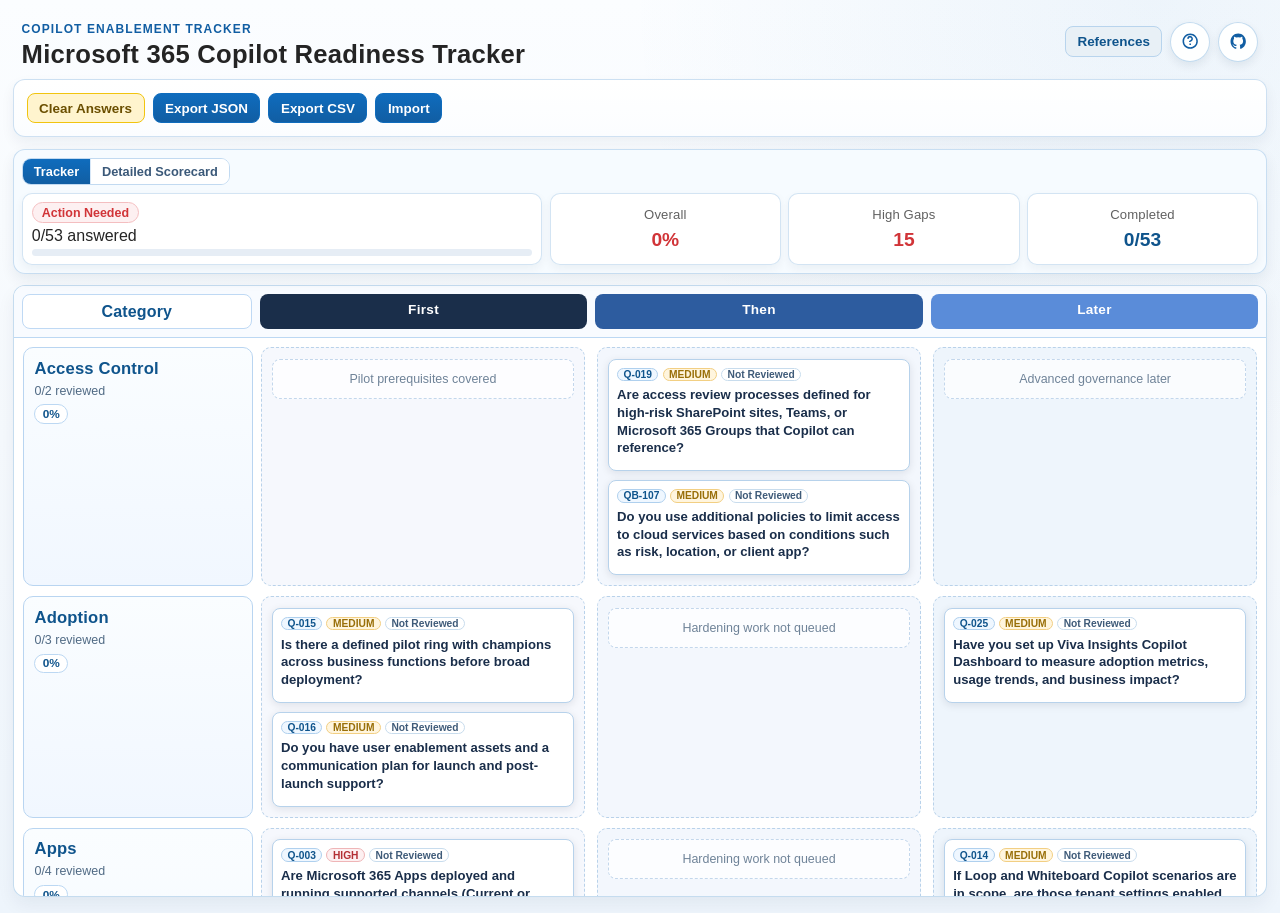
==== commit 6a2746e2: "feat: CSV export/import for Planner, Help panel, Graph sync script - app: add Planner-compatible CSV" ====
--- a/app/index.html
+++ b/app/index.html
@@ -25,6 +25,17 @@
         >
           References
         </button>
+        <button
+          id="help-btn"
+          class="icon-link icon-button"
+          type="button"
+          aria-label="Open help and tips"
+          title="Help & tips (Planner import, owner conventions, etc.)"
+        >
+          <svg viewBox="0 0 24 24" aria-hidden="true" focusable="false">
+            <path d="M12 2C6.486 2 2 6.486 2 12s4.486 10 10 10 10-4.486 10-10S17.514 2 12 2Zm0 18a8 8 0 1 1 0-16 8 8 0 0 1 0 16Zm-1-5h2v2h-2v-2Zm1.61-9.96c-2.06-.3-3.88.97-4.43 2.79a1 1 0 1 0 1.92.56c.24-.8 1.01-1.32 1.92-1.18.86.13 1.51.86 1.55 1.73.04.81-.5 1.55-1.39 1.78-1.07.27-1.79 1.18-1.79 2.27V13h2v-.02c0-.27.18-.51.42-.57 1.66-.42 2.81-1.98 2.74-3.71-.06-1.74-1.36-3.22-3.06-3.47.05-.13.11-.15.12-.18Z" />
+          </svg>
+        </button>
         <a
           class="icon-link"
           href="https://github.com/t3blake/copilot-enablement"
@@ -43,10 +54,11 @@
     <main class="shell">
         <section class="control-strip">
           <div class="panel-row compact">
-            <button id="clear-answers-btn" class="btn btn-warning">Clear Answers</button>
-            <button id="download-json-btn" class="btn btn-primary">Export JSON</button>
-            <label class="btn btn-primary file-btn" for="import-file">Import JSON</label>
-            <input id="import-file" type="file" accept="application/json" />
+            <button id="clear-answers-btn" class="btn btn-warning" title="Erase all status, notes, owners, and lane overrides for this session">Clear Answers</button>
+            <button id="download-json-btn" class="btn btn-primary" title="Save the full snapshot (recommended for restoring your progress later)">Export JSON</button>
+            <button id="download-csv-btn" class="btn btn-primary" title="Download a CSV formatted for Microsoft Planner import / Excel review">Export CSV</button>
+            <label class="btn btn-primary file-btn" for="import-file" title="Import a previously exported JSON or CSV file">Import</label>
+            <input id="import-file" type="file" accept=".json,.csv,application/json,text/csv" />
           </div>
           <p id="import-feedback" class="import-feedback" role="status" aria-live="polite"></p>
         </section>
@@ -232,6 +244,74 @@
           </div>
         </section>
 
+        <section id="help-panel" class="references-panel hidden" aria-hidden="true" tabindex="-1">
+          <div class="references-header">
+            <h2>Help &amp; Tips</h2>
+            <button id="help-close-btn" class="references-close" aria-label="Close help panel">×</button>
+          </div>
+          <div class="references-body">
+            <div class="references-intro">
+              <p>Quick answers for using this tracker effectively. Your data never leaves your browser unless you choose to export it.</p>
+            </div>
+
+            <div class="references-sections">
+              <div class="reference-section">
+                <h3>Getting started</h3>
+                <p>Pick a question in the grid, set its status, add notes and an owner. Scoring updates live. The grid is organized by <strong>workload</strong> (rows) and <strong>deployment lane</strong> (First / Then / Later columns).</p>
+              </div>
+
+              <div class="reference-section">
+                <h3>Save &amp; restore your progress</h3>
+                <p><strong>Export JSON</strong> — the fidelity format. Use this to save a snapshot you'll re-import later, share with another teammate using the app, or commit to source control for review.</p>
+                <p><strong>Export CSV</strong> — the interop format. Use this to import into Microsoft Planner, review in Excel, or hand to a non-technical stakeholder.</p>
+                <p><strong>Import</strong> accepts either format. It auto-detects by file extension.</p>
+                <p class="help-callout">⚠️ If you edit the CSV in Excel and save, be careful not to remove or rename the <code>Question ID</code> column &mdash; it's required for import to map rows back to questions.</p>
+              </div>
+
+              <div class="reference-section">
+                <h3>Move work into Microsoft Planner</h3>
+                <ol class="help-steps">
+                  <li>Click <strong>Export CSV</strong>.</li>
+                  <li><strong>Planner Premium / Project Plan 3 customers:</strong> In Planner, choose <em>New plan</em> → <em>Import from Excel</em> and upload the file. Buckets, priorities, progress, labels, and notes populate from the CSV.</li>
+                  <li><strong>Planner Basic customers:</strong> Native CSV import is not available. Open the CSV in Excel as a working list, or create buckets manually using the <em>Bucket Name</em> column as a guide. The <a href="#" id="help-ps-script-link">PowerShell script in this repo</a> can also create the Planner tasks via Microsoft Graph if you have admin access.</li>
+                </ol>
+                <p><strong>Column mapping:</strong></p>
+                <ul class="help-mapping">
+                  <li><code>Task Name</code> ← question prompt</li>
+                  <li><code>Bucket Name</code> ← workload (Identity, Apps, Network, …)</li>
+                  <li><code>Priority</code> ← criticality (high → Urgent, medium → Medium, low → Low)</li>
+                  <li><code>Progress</code> ← status (mapped to Planner's 3-state model)</li>
+                  <li><code>Assigned To</code> ← owner (see next section)</li>
+                  <li><code>Labels</code> ← deployment lane (First / Then / Later)</li>
+                  <li><code>Notes</code> ← remediation hint + reference link + your notes</li>
+                </ul>
+              </div>
+
+              <div class="reference-section">
+                <h3>Owner names &amp; Planner assignment</h3>
+                <p>Planner can only auto-assign tasks when the <em>Assigned To</em> value matches an Entra display name or email in your tenant. For best results, enter owners as their full display name (e.g., <code>Jane Doe</code>) or UPN (<code>jane.doe@contoso.com</code>).</p>
+                <p>If a name doesn't match, Planner leaves the task unassigned &mdash; no error, but you'll need to assign it manually.</p>
+              </div>
+
+              <div class="reference-section">
+                <h3>How scoring works</h3>
+                <p>Scoring is <strong>progress-aware</strong>: items marked <em>Completed</em> contribute fully, <em>In Progress</em> partially, <em>Not Started</em> not at all. <em>Not Applicable</em> is excluded from the denominator.</p>
+                <p>Top Recommended Actions are ranked by criticality first, then deployment lane, then status maturity, then weight.</p>
+              </div>
+
+              <div class="reference-section">
+                <h3>Privacy</h3>
+                <p>Nothing leaves your browser. There is no server-side storage, no telemetry, and no account required. Snapshots are local downloads only.</p>
+              </div>
+
+              <div class="reference-section">
+                <h3>Found a bug or want to suggest a question?</h3>
+                <p><a href="https://github.com/t3blake/copilot-enablement/issues" target="_blank" rel="noopener noreferrer">Open an issue on GitHub ↗</a></p>
+              </div>
+            </div>
+          </div>
+        </section>
+
     </main>
 
     <script type="module" src="main.js"></script>
--- a/app/style.css
+++ b/app/style.css
@@ -94,6 +94,73 @@
   width: 1.15rem;
   height: 1.15rem;
   fill: currentColor;
+}
+
+/* When .icon-link is rendered as a <button> rather than an <a> */
+.icon-link.icon-button {
+  cursor: pointer;
+  padding: 0;
+  font: inherit;
+}
+
+/* Help panel uses the .references-panel skeleton; just minor content styles */
+.help-callout {
+  margin-top: 0.6rem;
+  padding: 0.6rem 0.75rem;
+  background: #fff7e6;
+  border-left: 3px solid #d99100;
+  border-radius: 6px;
+  font-size: 0.85rem;
+  color: #5a4400;
+}
+
+.help-callout code,
+.help-mapping code,
+.help-steps code {
+  background: rgba(15, 108, 189, 0.08);
+  border-radius: 4px;
+  padding: 0.05rem 0.3rem;
+  font-size: 0.85em;
+}
+
+.help-steps {
+  margin: 0.4rem 0 0.6rem 1.2rem;
+  padding: 0;
+  display: flex;
+  flex-direction: column;
+  gap: 0.5rem;
+}
+
+.help-steps li {
+  font-size: 0.9rem;
+  line-height: 1.45;
+  color: #3f5b79;
+}
+
+.help-mapping {
+  margin: 0.3rem 0 0 1.2rem;
+  padding: 0;
+  list-style: disc;
+  display: flex;
+  flex-direction: column;
+  gap: 0.25rem;
+}
+
+.help-mapping li {
+  font-size: 0.85rem;
+  color: #3f5b79;
+  line-height: 1.4;
+}
+
+.reference-section p {
+  margin: 0 0 0.6rem 0;
+  font-size: 0.9rem;
+  color: #3f5b79;
+  line-height: 1.5;
+}
+
+.reference-section p:last-child {
+  margin-bottom: 0;
 }
 
 .shell {
